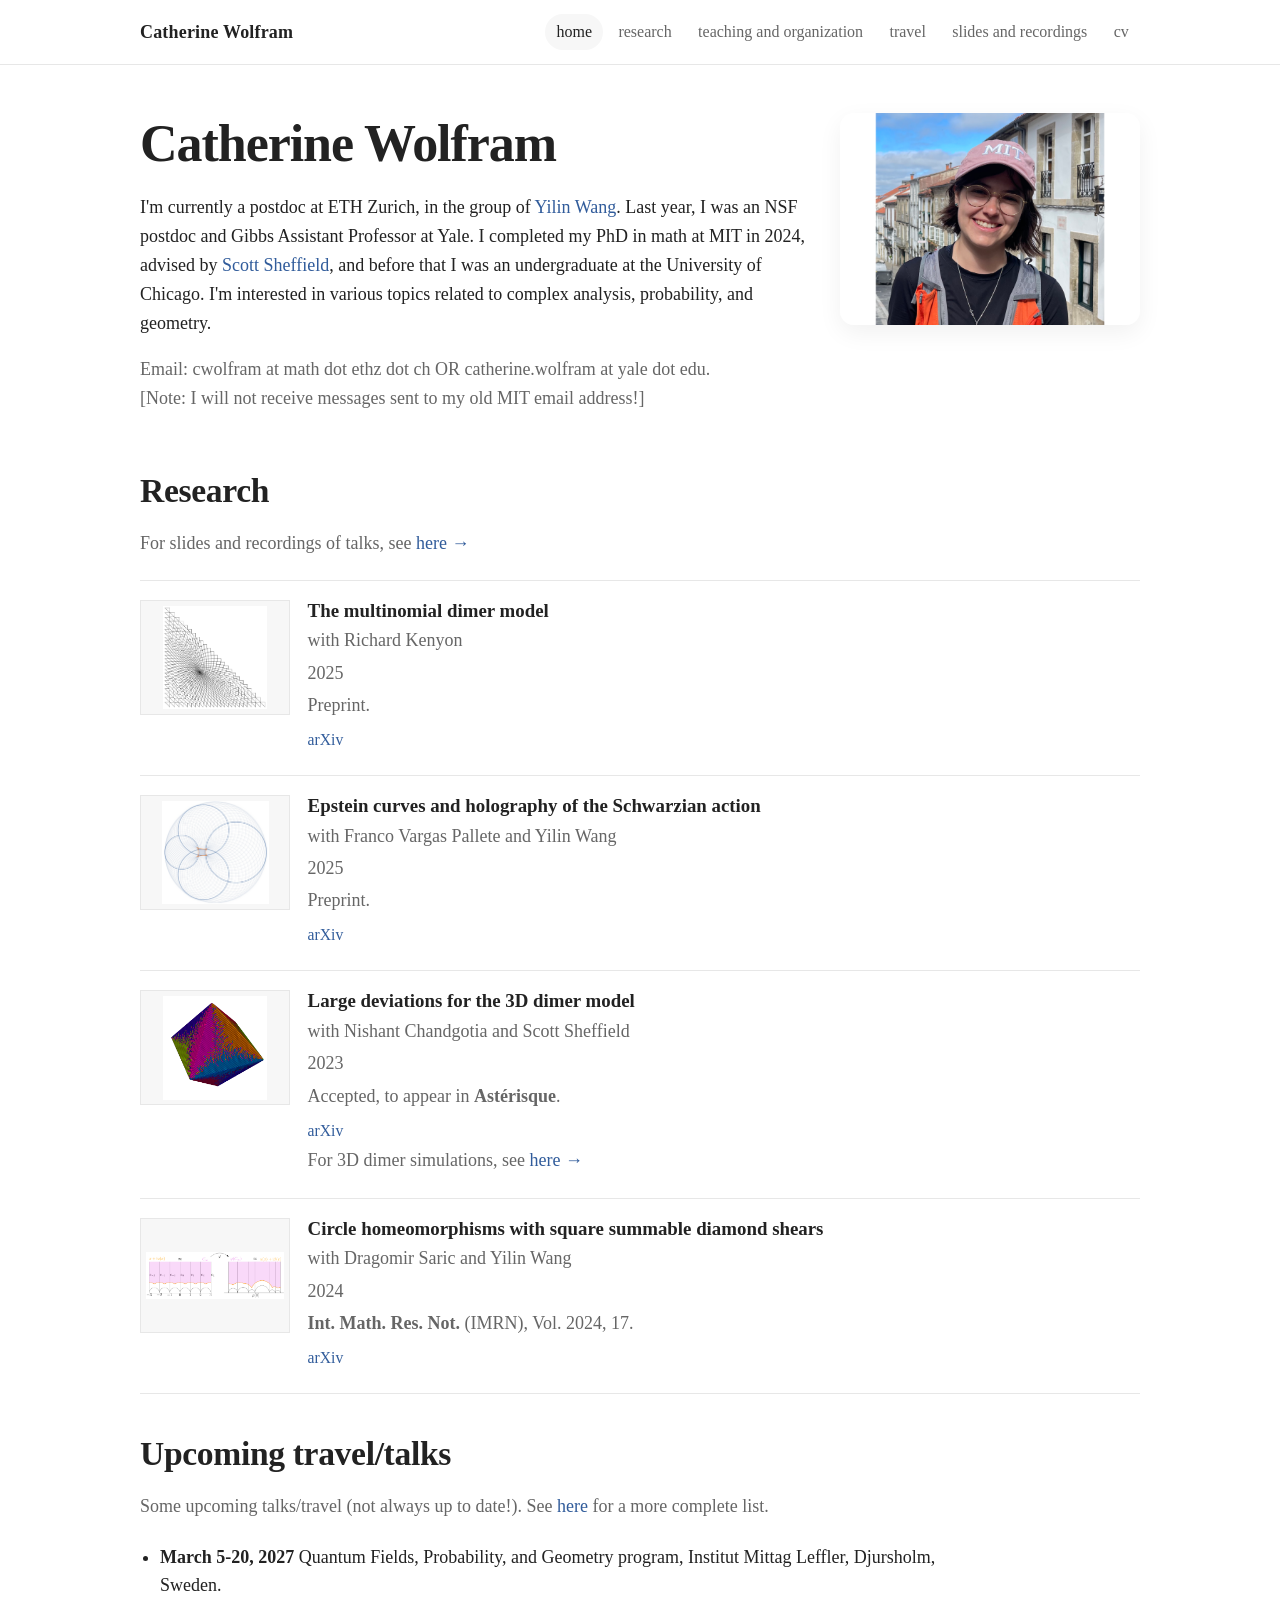
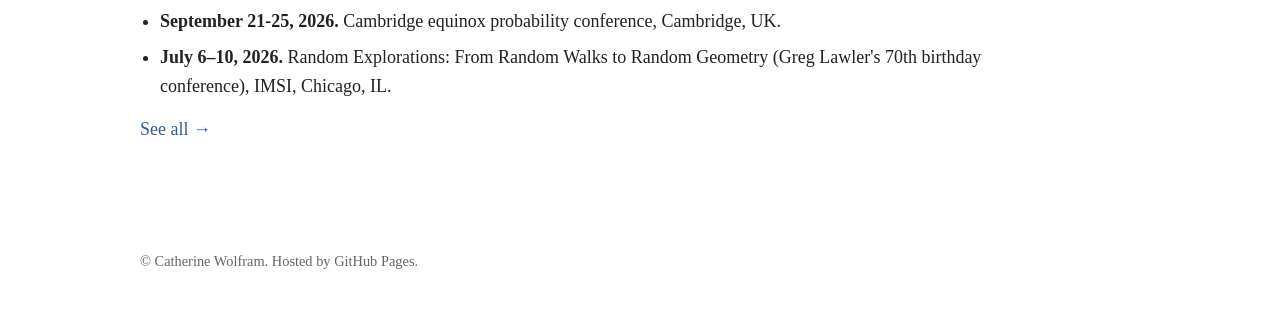
==== index.html @ c0736819 "Update index.html" ====
<!doctype html>
<html lang="en">
<head>
  <meta charset="utf-8">
  <meta name="viewport" content="width=device-width, initial-scale=1">
  <title>Catherine Wolfram</title>
  <meta name="description" content="Catherine Wolfram — mathematics research, teaching, and travel.">
  <link rel="stylesheet" href="style.css">
</head>
<body>
  <header class="site-header">
    <nav class="nav-wrap" aria-label="Main navigation">
      <a class="brand" href="index.html">Catherine Wolfram</a>
      <ul class="nav-links">
        <li><a href="index.html" class="active" aria-current="page">home</a></li>
        <li><a href="research.html">research</a></li>
        <li><a href="teaching.html">teaching and organization</a></li>
        <li><a href="travel.html">travel</a></li>
        <li><a href="slides-recordings.html">slides and recordings</a></li>
        <li><a href="cv.html">cv</a></li>
      </ul>
    </nav>
  </header>

  <main>
    <div class="hero">
      <div>
        <h1>Catherine Wolfram</h1>

        <!-- Edit this paragraph for your main homepage bio. -->
        <p>
          I'm currently a postdoc at ETH Zurich, in the group of
          <a href="https://yilinwang.org/">Yilin Wang</a>. Last year, I was an NSF postdoc and Gibbs Assistant Professor at Yale. I completed my PhD in math at MIT in 2024, advised by
          <a href="https://math.mit.edu/~sheffield/">Scott Sheffield</a>, and before that I was an undergraduate at the University of Chicago. I'm interested in various topics related to complex analysis, probability, and geometry.
        </p>

        <p class="contact">
          Email: cwolfram at math dot ethz dot ch OR catherine.wolfram at yale dot edu.<br>
          [Note: I will not receive messages sent to my old MIT email address!]
        </p>
      </div>

      <img class="profile-photo" src="camino_headshot.png" alt="Catherine Wolfram">
    </div>

    <h2>Research</h2>
    <p class="section-intro">
      For slides and recordings of talks, see <a href="slides-recordings.html">here →</a>
      </p>

    <div class="research-list">
      <article class="research-item">
        <img class="research-thumb" src="hexagon_gauge_50.png" alt="Preview image for The multinomial dimer model">
        <div class="research-details">
          <h3 class="paper-title">The multinomial dimer model</h3>
          <p class="paper-authors">with Richard Kenyon</p>
          <p class="paper-date">2025</p>
          <p class="paper-journal">Preprint.</p>
          <p class="paper-links"><a href="https://arxiv.org/abs/2506.12171">arXiv</a></p>
        </div>
      </article>

      <article class="research-item">
        <img class="research-thumb" src="epstein_preview_correct.png" alt="Preview image for Epstein curves and holography of the Schwarzian action">
        <div class="research-details">
          <h3 class="paper-title">Epstein curves and holography of the Schwarzian action</h3>
          <p class="paper-authors">with Franco Vargas Pallete and Yilin Wang</p>
          <p class="paper-date">2025</p>
          <p class="paper-journal">Preprint.</p>
          <p class="paper-links"><a href="https://arxiv.org/abs/2503.05690">arXiv</a></p>
        </div>
      </article>

      <article class="research-item">
        <img class="research-thumb" src="aztec200.png" alt="Preview image for Large deviations for the 3D dimer model">
        <div class="research-details">
          <h3 class="paper-title">Large deviations for the 3D dimer model</h3>
          <p class="paper-authors">with Nishant Chandgotia and Scott Sheffield</p>
          <p class="paper-date">2023</p>
          <p class="paper-journal">Accepted, to appear in <strong>Astérisque</strong>.</p>
          <p class="paper-links"><a href="https://arxiv.org/abs/2304.08468">arXiv</a></p>
          <p class="section-intro">
      For 3D dimer simulations, see <a href="https://github.com/catwolfram/3d-dimers">here →</a>
    </p>
        </div>
      </article>

      <article class="research-item">
        <img class="research-thumb" src="infinitycell-new.png" alt="Preview image for Circle homeomorphisms with square summable diamond shears">
        <div class="research-details">
          <h3 class="paper-title">Circle homeomorphisms with square summable diamond shears</h3>
          <p class="paper-authors">with Dragomir Saric and Yilin Wang</p>
          <p class="paper-date">2024</p>
          <p class="paper-journal"><strong>Int. Math. Res. Not.</strong> (IMRN), Vol. 2024, 17.</p>
          <p class="paper-links"><a href="https://arxiv.org/abs/2211.11497">arXiv</a></p>
        </div>
      </article>
    </div>


    <h2>Upcoming travel/talks</h2>
    <p class="section-intro">
      Some upcoming talks/travel (not always up to date!). See <a href="travel.html">here</a> for a more complete list.
    </p>

    <ul class="travel-preview-list">
     <li><span class="travel-date">March 5-20, 2027</span>  Quantum Fields, Probability, and Geometry program, Institut Mittag Leffler, Djursholm, Sweden.</li>
      <li><span class="travel-date">September 21-25, 2026.</span>  Cambridge equinox probability conference, Cambridge, UK.</li>
      <li><span class="travel-date">July 6–10, 2026.</span> Random Explorations: From Random Walks to Random Geometry (Greg Lawler's 70th birthday conference), IMSI, Chicago, IL.</li>
    </ul>

    <p class="more-link"><a href="travel.html">See all →</a></p>

  </main>

  <footer>
    © Catherine Wolfram. Hosted by GitHub Pages.
  </footer>
</body>
</html>
---- style.css ----
:root {
  --bg: #ffffff;
  --text: #222222;
  --muted: #666666;
  --link: #315c9b;
  --link-hover: #193b6d;
  --line: #e7e7e7;
  --soft: #f7f7f7;
  --card: #ffffff;
  --shadow: 0 8px 24px rgba(0, 0, 0, 0.06);
  --max-width: 1040px;
  --radius: 14px;
}

* {
  box-sizing: border-box;
}

body {
  margin: 0;
  background: var(--bg);
  color: var(--text);
  font-family: "Times New Roman", Times, Georgia, serif;
  font-size: 18px;
  line-height: 1.6;
}

a {
  color: var(--link);
  text-decoration: none;
}

a:hover,
a:focus {
  color: var(--link-hover);
  text-decoration: underline;
}

.site-header {
  border-bottom: 1px solid var(--line);
  background: rgba(255, 255, 255, 0.96);backdrop-filter: blur(8px);
}

.nav-wrap {
  max-width: var(--max-width);
  margin: 0 auto;
  padding: 0.85rem 1.25rem;
  display: flex;
  align-items: center;
  justify-content: space-between;
  gap: 1rem;
}

.brand {
  font-weight: bold;
  letter-spacing: 0.01em;
  color: var(--text);
  white-space: nowrap;
}

.brand:hover,
.brand:focus {
  text-decoration: none;
}

.nav-links {
  display: flex;
  flex-wrap: wrap;
  justify-content: flex-end;
  gap: 0.25rem;
  margin: 0;
  padding: 0;
  list-style: none;
  font-size: 1rem;
  text-transform: lowercase;
}

.nav-links a {
  display: inline-block;
  padding: 0.35rem 0.7rem;
  border-radius: 999px;
  color: var(--muted);
}

.nav-links a:hover,
.nav-links a:focus,
.nav-links a.active {
  background: var(--soft);
  color: var(--text);
  text-decoration: none;
}

main {
  max-width: var(--max-width);
  margin: 0 auto;
  padding: 2rem 1.25rem 4rem;
}

h1,
h2,
h3 {
  line-height: 1.2;
  margin: 0 0 1rem;
  font-weight: bold;
}

h1 {
  font-size: clamp(2rem, 5vw, 3.25rem);
  letter-spacing: -0.02em;
  margin-bottom: 0.4rem;
}

h2 {
  font-size: clamp(1.5rem, 3vw, 2.1rem);
  letter-spacing: -0.01em;
  margin-top: 2.5rem;
}

h3 {
  font-size: 1.15rem;
  margin-bottom: 0.35rem;
}

.subtitle {
  margin: 0 0 1.25rem;
  color: var(--muted);
  font-size: 1.05rem;
}

.hero {
  display: grid;
  grid-template-columns: minmax(0, 1fr) 300px;
  gap: 2rem;
  align-items: start;
  padding-top: 1rem;
}

.profile-photo {
  width: 100%;
  max-width: 300px;
  border-radius: var(--radius);
  box-shadow: var(--shadow);
  display: block;
  margin-left: auto;
}

.contact {
  color: var(--muted);
  margin-top: 1rem;
}

.section-intro {
  max-width: 760px;
  color: var(--muted);
  margin-bottom: 1.35rem;
}

.research-list {
  margin-top: 1.25rem;
  border-top: 1px solid var(--line);
}

.research-item {
  display: grid;
  grid-template-columns: 150px minmax(0, 1fr);
  gap: 1.1rem;
  padding: 1.2rem 0;
  border-bottom: 1px solid var(--line);
  align-items: start;
}

.research-thumb {
  width: 150px;
  height: 115px;
  object-fit: contain;
  border: 1px solid var(--line);
  background: var(--soft);
  padding: 0.3rem;
}

.research-details p {
  margin: 0.22rem 0;
}

.paper-title {
  font-size: 1.18rem;
  margin: 0 0 0.25rem;
}

.paper-authors,
.paper-date,
.paper-journal {
  color: var(--muted);
}

.paper-description {
  margin-top: 0.45rem !important;
}

.paper-links {
  margin-top: 0.45rem !important;
  font-size: 0.98rem;
}

.paper-links a {
  margin-right: 0.75rem;
  white-space: nowrap;
}

.publication-list {
  padding-left: 1.25rem;
}

.publication-list li {
  margin: 0.75rem 0;
}

.travel-list li,
.teaching-list li {
  margin: 0.45rem 0;
}

.travel-preview-list {
  margin: 1rem 0 0;
  padding-left: 1.25rem;
  max-width: 850px;
}

.travel-preview-list li {
  margin: 0.45rem 0;
}

.travel-date {
  font-weight: bold;
}

.more-link {
  margin-top: 0.9rem;
}

.photo-strip {
  display: flex;
  gap: 1rem;
  flex-wrap: wrap;
  align-items: center;
  margin-top: 1rem;
}

.photo-strip img {
  max-height: 120px;
  max-width: 260px;
  object-fit: contain;
  border-radius: 10px;
  border: 1px solid var(--line);
  background: var(--soft);
  padding: 0.35rem;
}


footer {
  max-width: var(--max-width);
  margin: 0 auto;
  padding: 1.5rem 1.25rem 3rem;
  color: var(--muted);
  font-size: 0.9rem;
}

@media (max-width: 760px) {
  .nav-wrap {
    align-items: flex-start;
    flex-direction: column;
  }

  .nav-links {
    justify-content: flex-start;
  }

  .hero {
    grid-template-columns: 1fr;
  }

  .profile-photo {
    margin: 0;
  }

  .research-card {
    grid-template-columns: 1fr;
  }

  .research-card img {
    width: 100%;
    height: 180px;
  }
}

@media (max-width: 720px) {
  .research-item {
    display: block;
  }

  .research-thumb {
    width: 100%;
    max-width: 220px;
    height: auto;
    margin-bottom: 0.8rem;
  }
}

.cv-box,
.talk-material {
  border-top: 1px solid var(--line);
  padding: 1.1rem 0;
  max-width: 850px;
}

.talk-material h2 {
  margin-top: 0;
  text-transform: none;
  font-size: 1.25rem;
}

.talk-date {
  color: var(--muted);
  margin: 0 0 0.2rem;
  font-weight: bold;
}

.talk-materials-list {
  border-bottom: 1px solid var(--line);
  margin-top: 1.25rem;
}

code {
  font-family: "Courier New", Courier, monospace;
  font-size: 0.95em;
}


.talk-topic {
  margin-top: 2.2rem;
}

.talk-topic h2 {
  margin-top: 0;
  border-bottom: 1px solid var(--line);
  padding-bottom: 0.35rem;
}

.talk-material h3 {
  margin-top: 0;
  text-transform: none;
  font-size: 1.25rem;
}

.placeholder-entry {
  color: var(--muted);
}

.dimer-simulations {
  border-top: 1px solid var(--line);
  padding-top: 1.2rem;
  margin-top: 2.8rem;
}


.cv-preview {
  margin-top: 1rem;
  border: 1px solid #ddd;
  background: #fff;
}

.cv-preview object,
.cv-preview iframe {
  display: block;
  border: none;
}


.simple-link-list {
  line-height: 1.7;
  padding-left: 1.5rem;
}

.simple-link-list li {
  margin-bottom: 0.75rem;
}
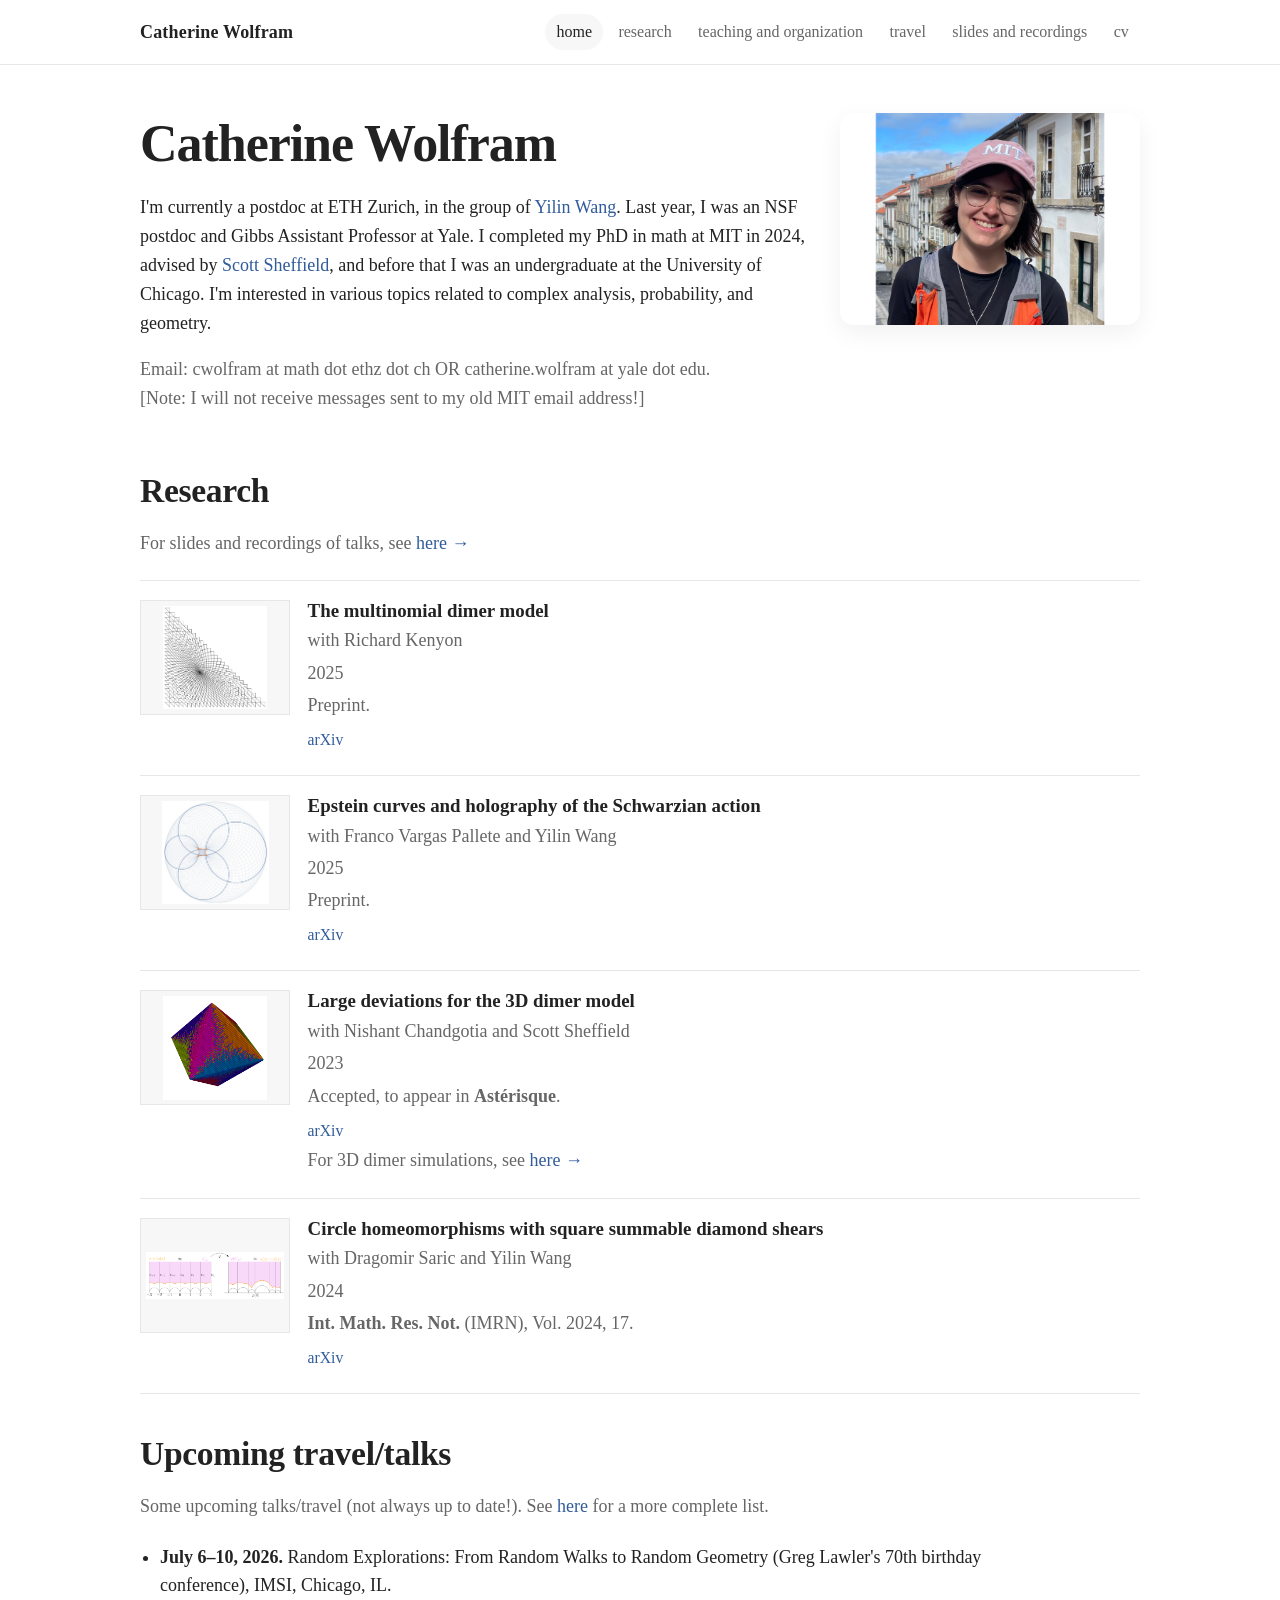
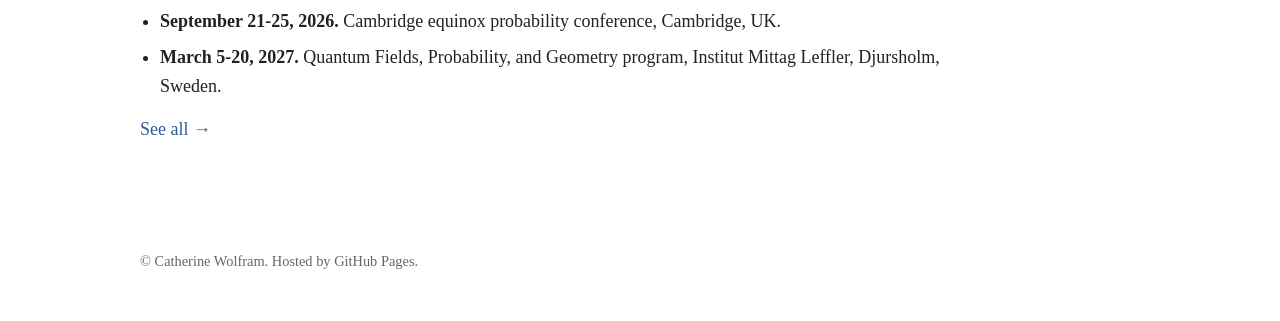
==== commit 6d7a31b0: "Update index.html" ====
--- a/index.html
+++ b/index.html
@@ -104,9 +104,9 @@
     </p>
 
     <ul class="travel-preview-list">
-     <li><span class="travel-date">March 5-20, 2027</span>  Quantum Fields, Probability, and Geometry program, Institut Mittag Leffler, Djursholm, Sweden.</li>
-      <li><span class="travel-date">September 21-25, 2026.</span>  Cambridge equinox probability conference, Cambridge, UK.</li>
-      <li><span class="travel-date">July 6–10, 2026.</span> Random Explorations: From Random Walks to Random Geometry (Greg Lawler's 70th birthday conference), IMSI, Chicago, IL.</li>
+            <li><span class="travel-date">July 6–10, 2026.</span> Random Explorations: From Random Walks to Random Geometry (Greg Lawler's 70th birthday conference), IMSI, Chicago, IL.</li>
+          <li><span class="travel-date">September 21-25, 2026.</span>  Cambridge equinox probability conference, Cambridge, UK.</li>
+      <li><span class="travel-date">March 5-20, 2027.</span>  Quantum Fields, Probability, and Geometry program, Institut Mittag Leffler, Djursholm, Sweden.</li>
     </ul>
 
     <p class="more-link"><a href="travel.html">See all →</a></p>
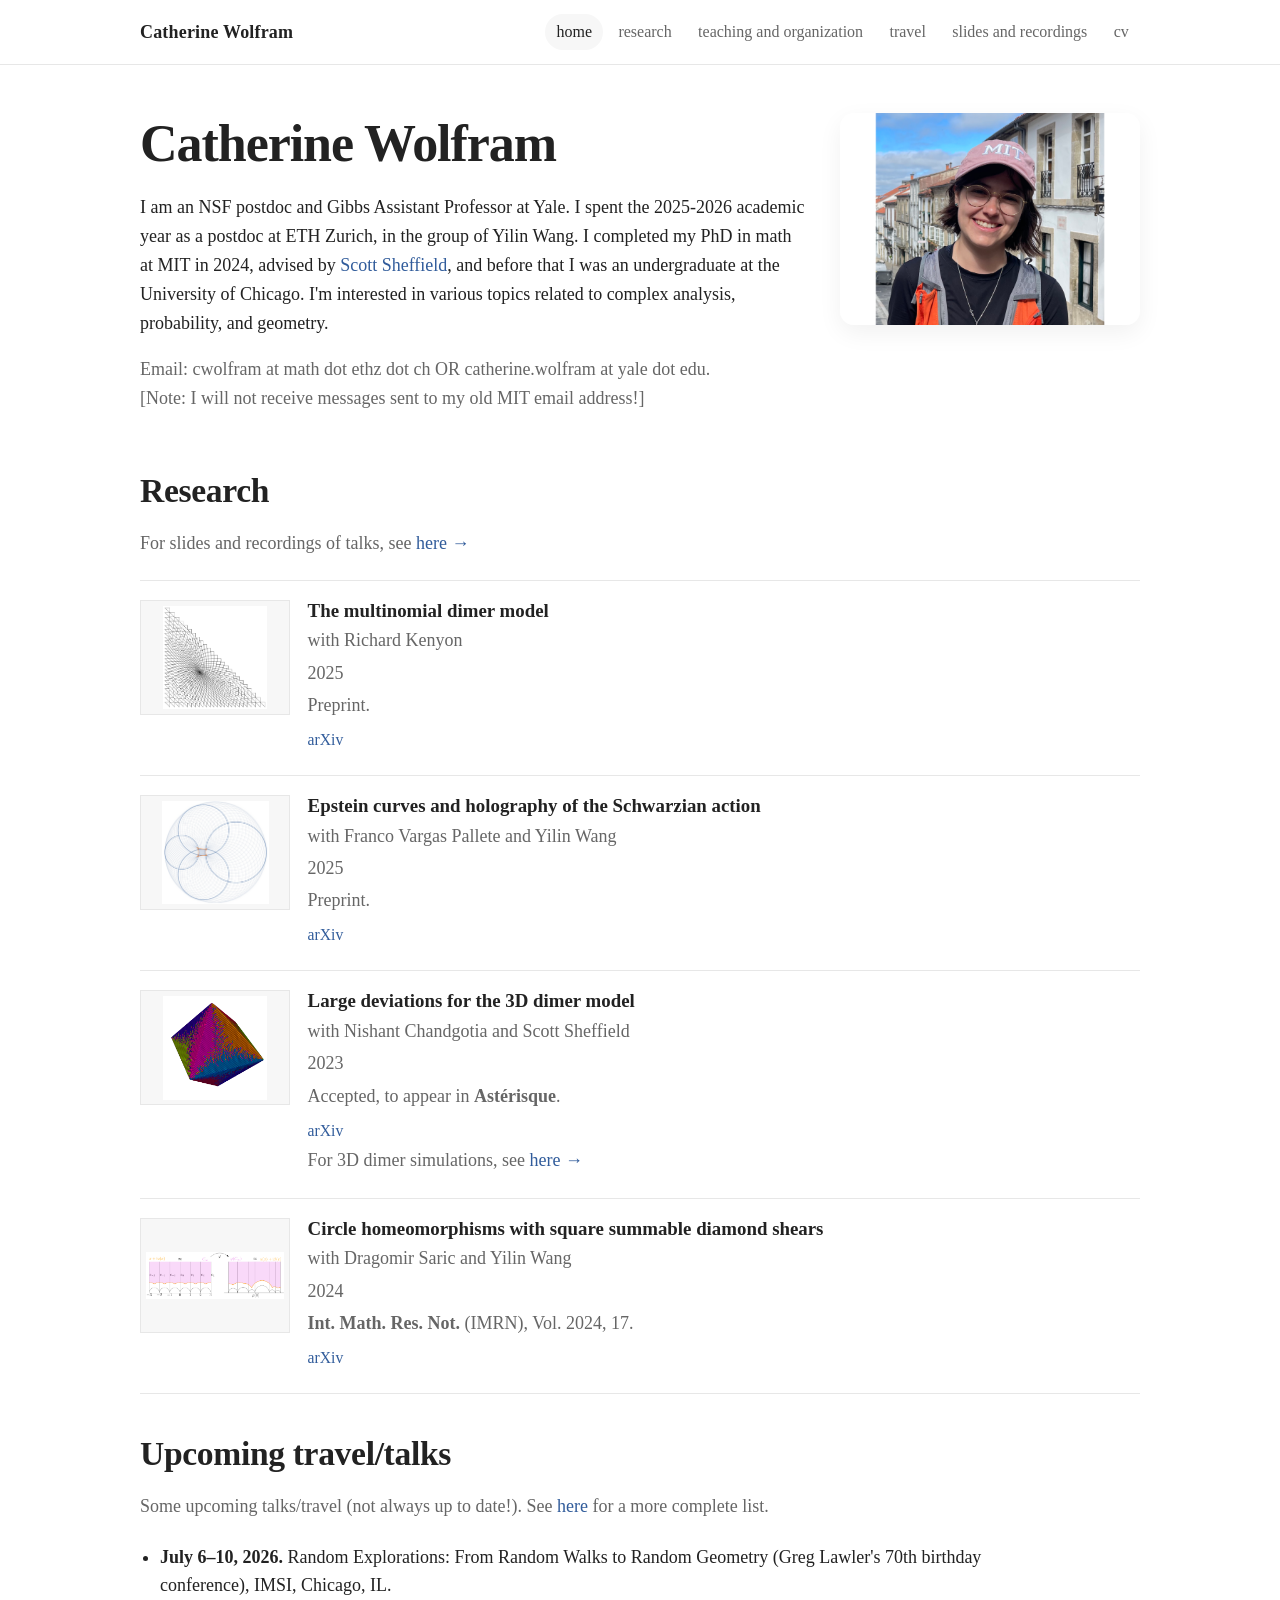
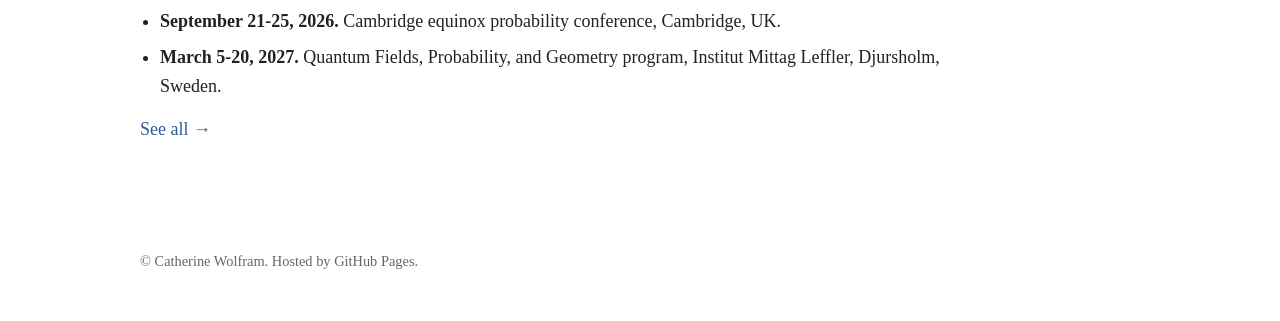
==== commit 321743df: "Update index.html" ====
--- a/index.html
+++ b/index.html
@@ -29,8 +29,7 @@
 
         <!-- Edit this paragraph for your main homepage bio. -->
         <p>
-          I'm currently a postdoc at ETH Zurich, in the group of
-          <a href="https://yilinwang.org/">Yilin Wang</a>. Last year, I was an NSF postdoc and Gibbs Assistant Professor at Yale. I completed my PhD in math at MIT in 2024, advised by
+          I am an NSF postdoc and Gibbs Assistant Professor at Yale. I spent the 2025-2026 academic year as a postdoc at ETH Zurich, in the group of Yilin Wang. I completed my PhD in math at MIT in 2024, advised by
           <a href="https://math.mit.edu/~sheffield/">Scott Sheffield</a>, and before that I was an undergraduate at the University of Chicago. I'm interested in various topics related to complex analysis, probability, and geometry.
         </p>
 
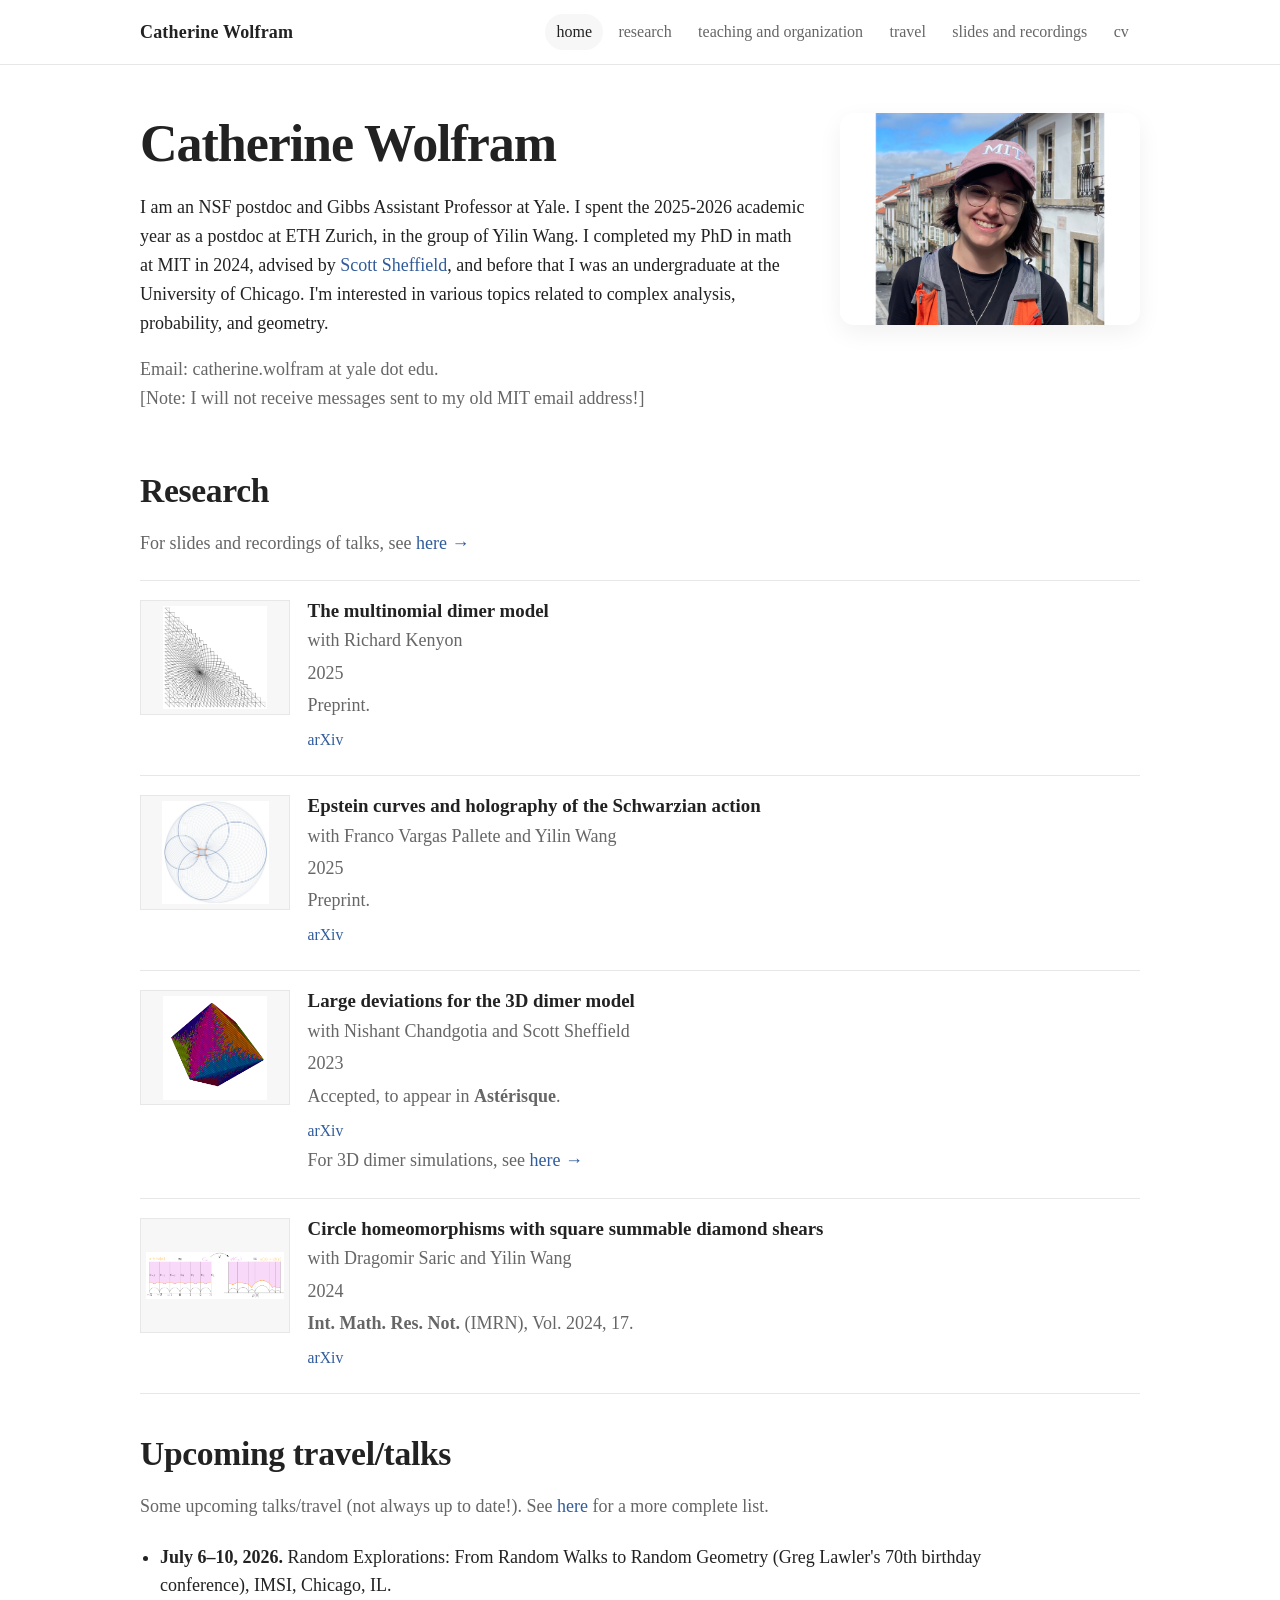
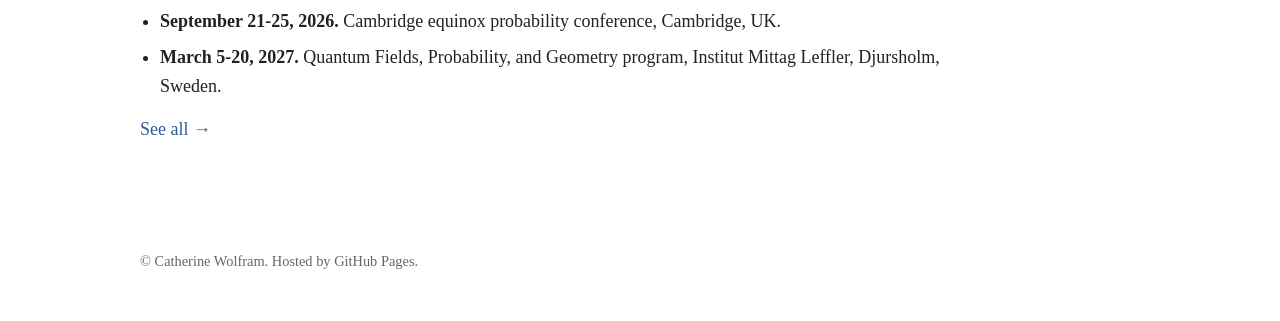
==== commit 64615516: "Update index.html" ====
--- a/index.html
+++ b/index.html
@@ -34,7 +34,7 @@
         </p>
 
         <p class="contact">
-          Email: cwolfram at math dot ethz dot ch OR catherine.wolfram at yale dot edu.<br>
+          Email: catherine.wolfram at yale dot edu.<br>
           [Note: I will not receive messages sent to my old MIT email address!]
         </p>
       </div>
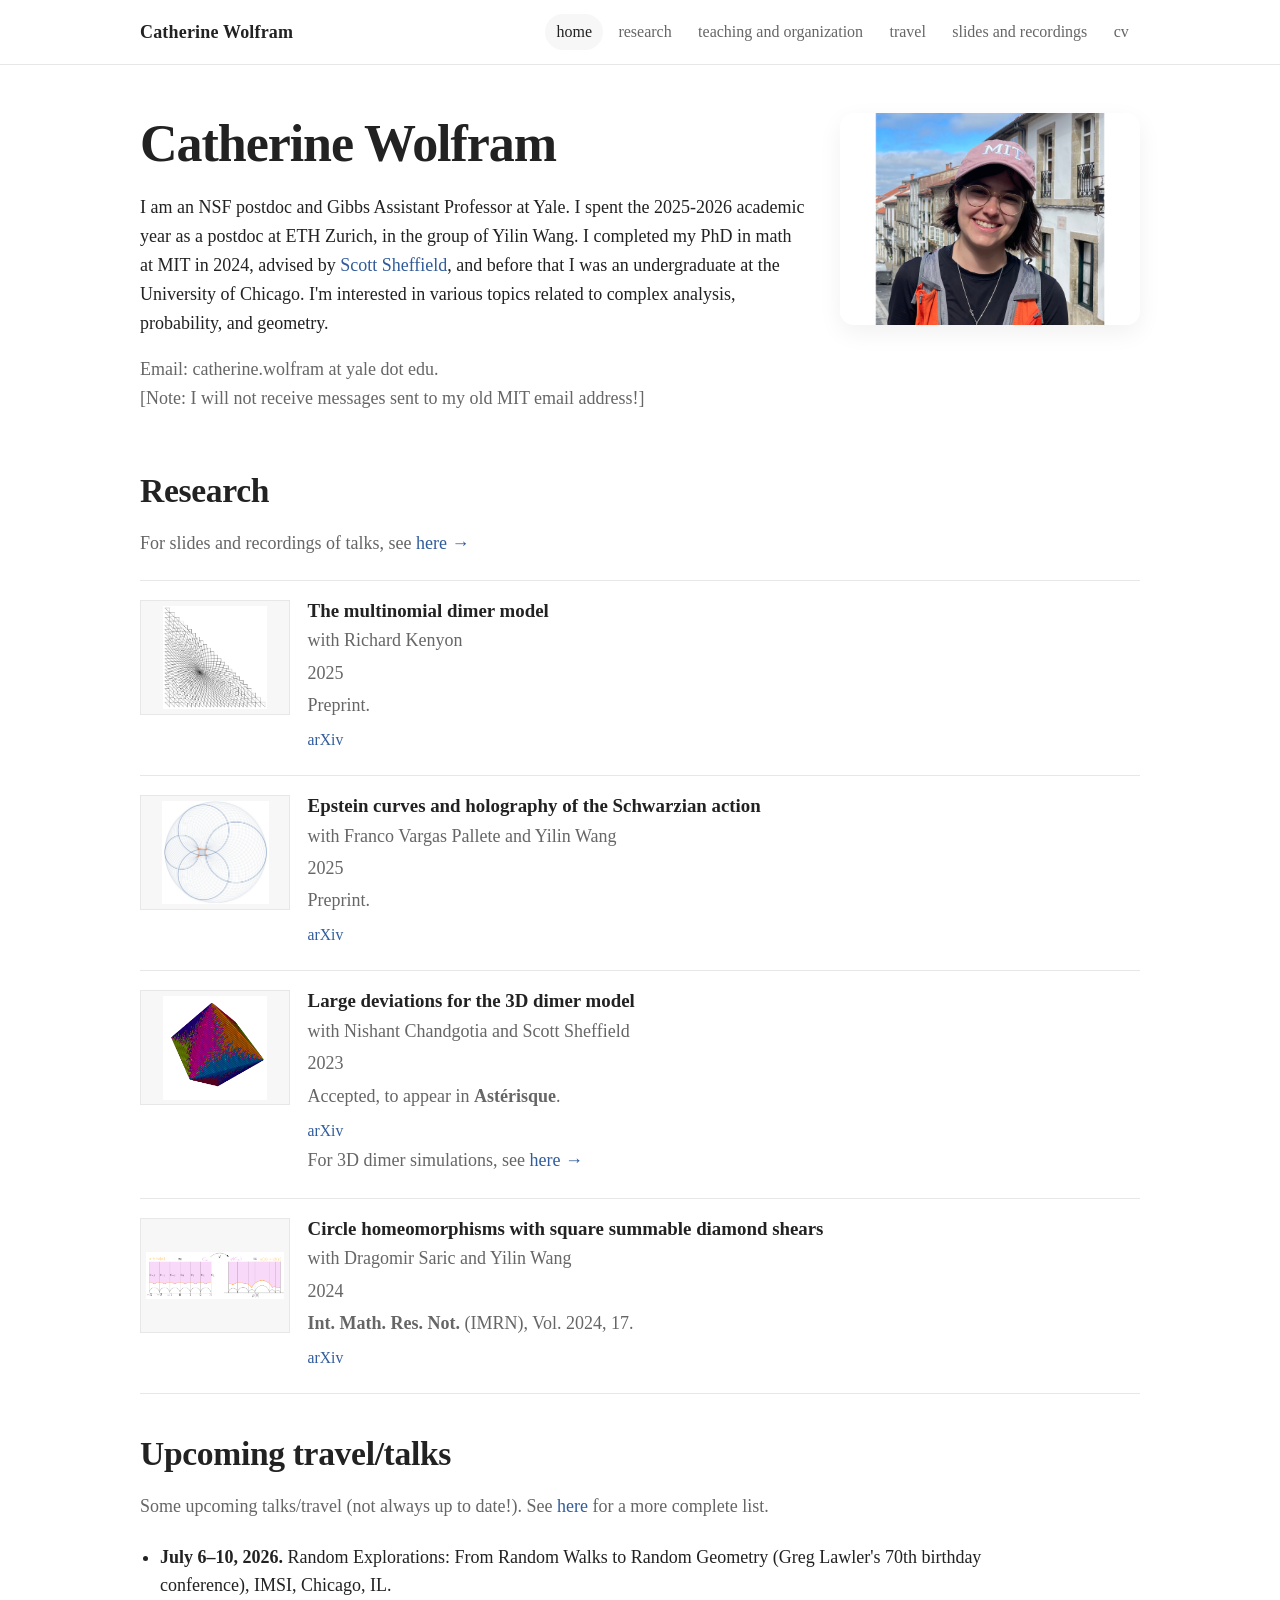
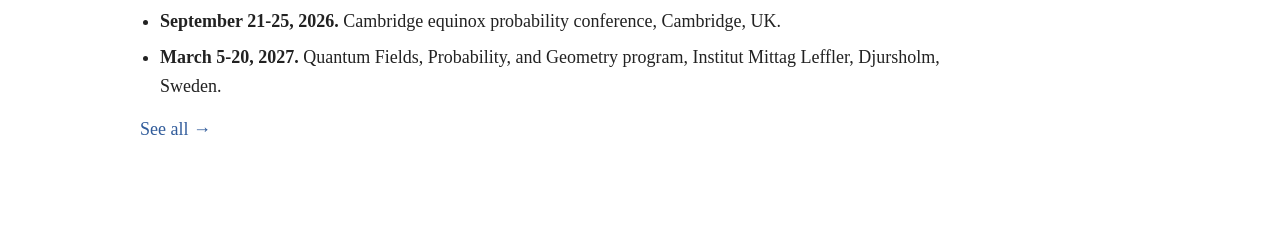
==== commit c60b8a09: "Update index.html" ====
--- a/index.html
+++ b/index.html
@@ -112,8 +112,6 @@
 
   </main>
 
-  <footer>
-    © Catherine Wolfram. Hosted by GitHub Pages.
-  </footer>
+
 </body>
 </html>
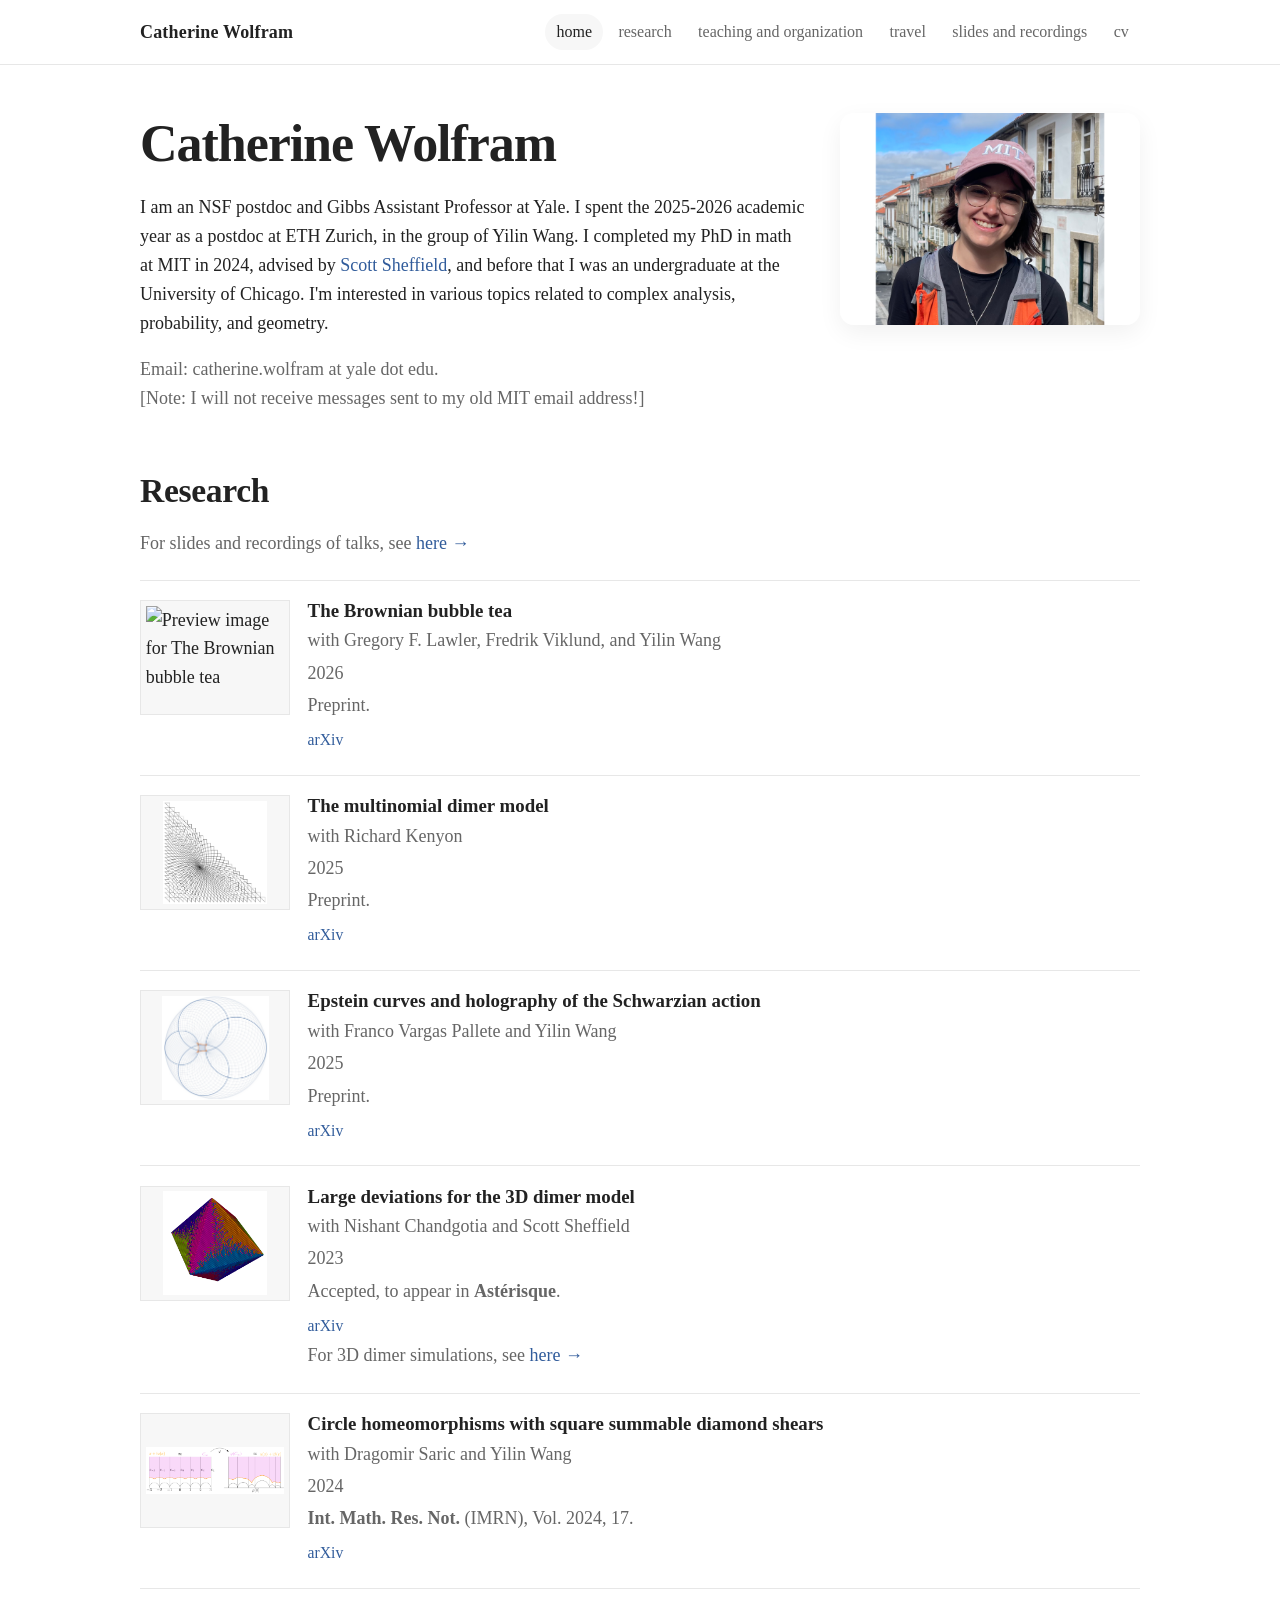
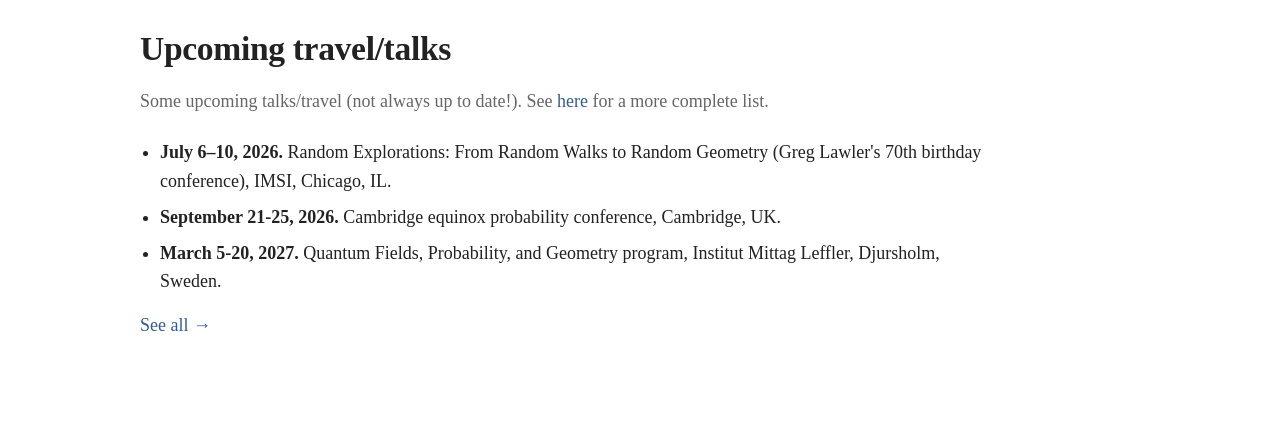
==== commit 113bc2e4: "Update index.html" ====
--- a/index.html
+++ b/index.html
@@ -48,6 +48,19 @@
       </p>
 
     <div class="research-list">
+
+       <article class="research-item">
+        <img class="research-thumb" src="rerooting-1.pdf" alt="Preview image for The Brownian bubble tea">
+        <div class="research-details">
+          <h3 class="paper-title">The Brownian bubble tea</h3>
+          <p class="paper-authors">with Gregory F. Lawler, Fredrik Viklund, and Yilin Wang</p>
+          <p class="paper-date">2026</p>
+          <p class="paper-journal">Preprint.</p>
+          <p class="paper-links"><a href="https://arxiv.org/abs/2610.17990">arXiv</a></p>
+        </div>
+      </article>
+
+      
       <article class="research-item">
         <img class="research-thumb" src="hexagon_gauge_50.png" alt="Preview image for The multinomial dimer model">
         <div class="research-details">
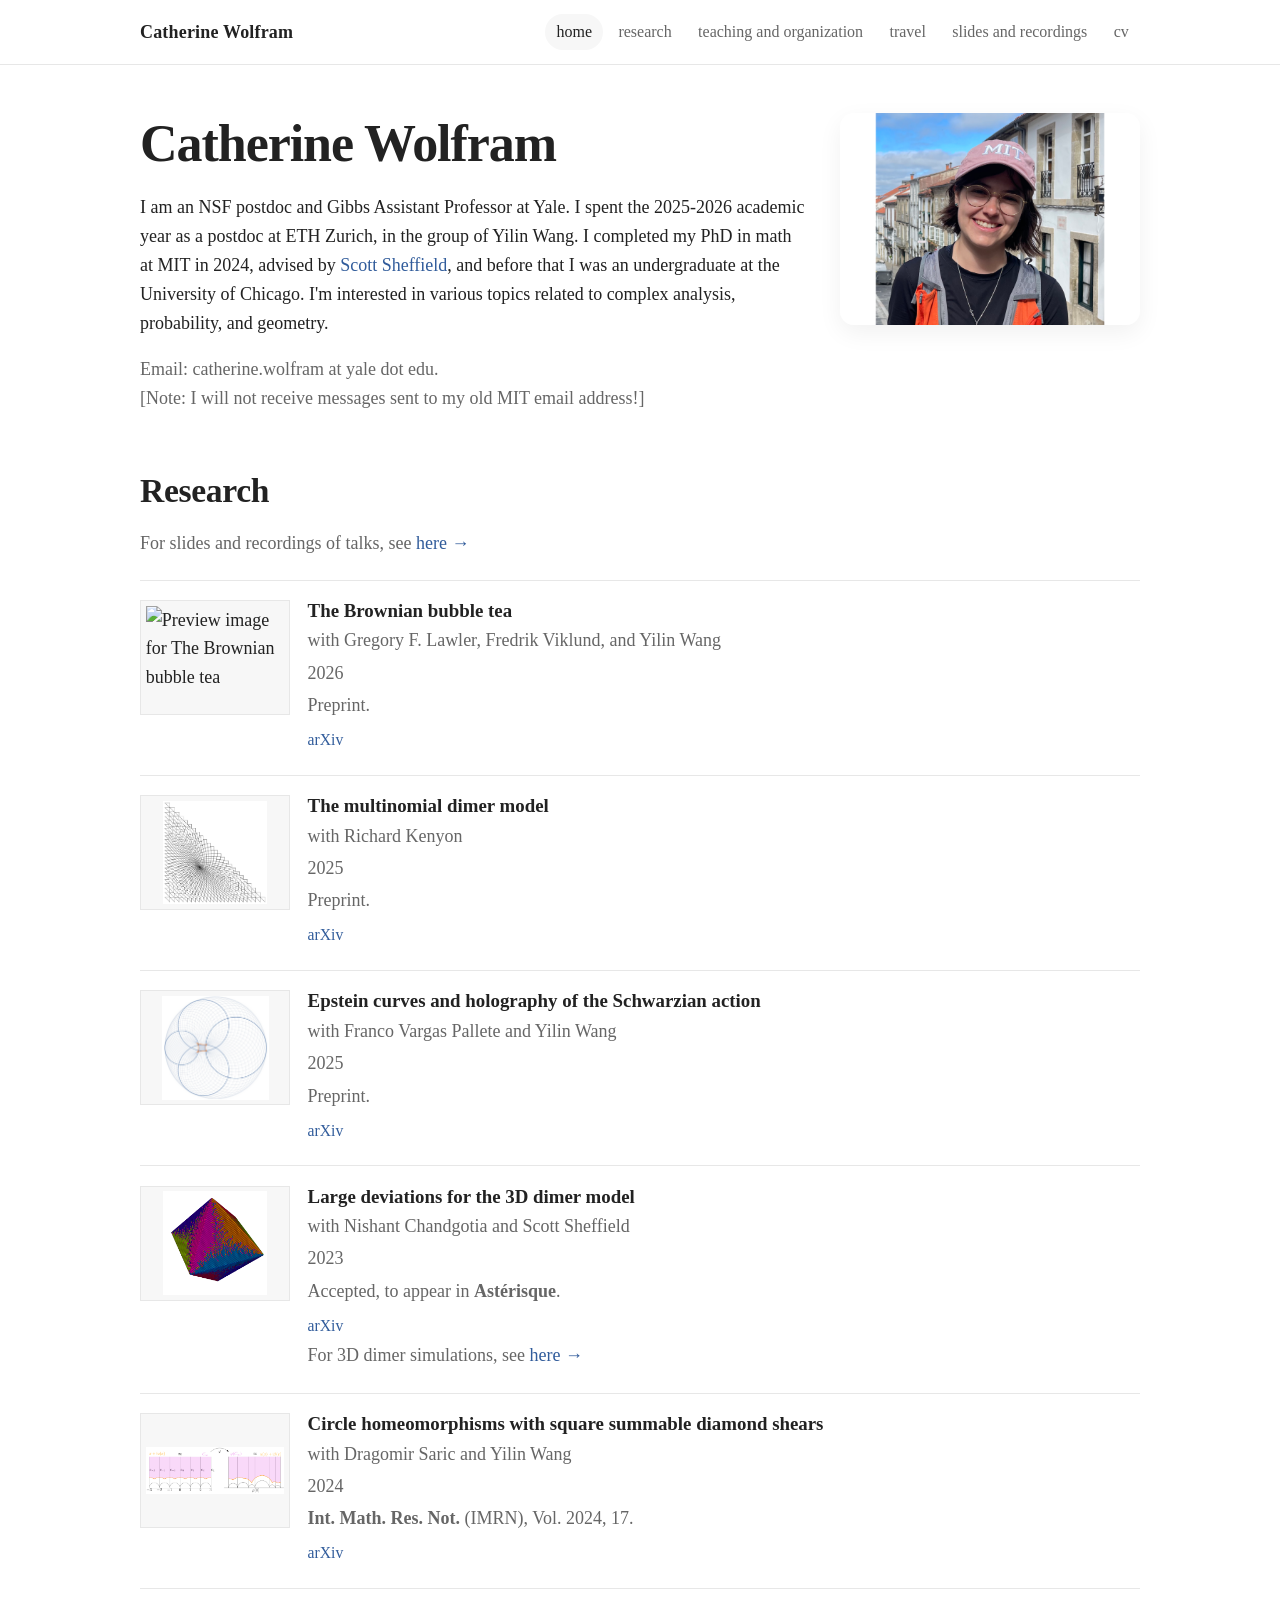
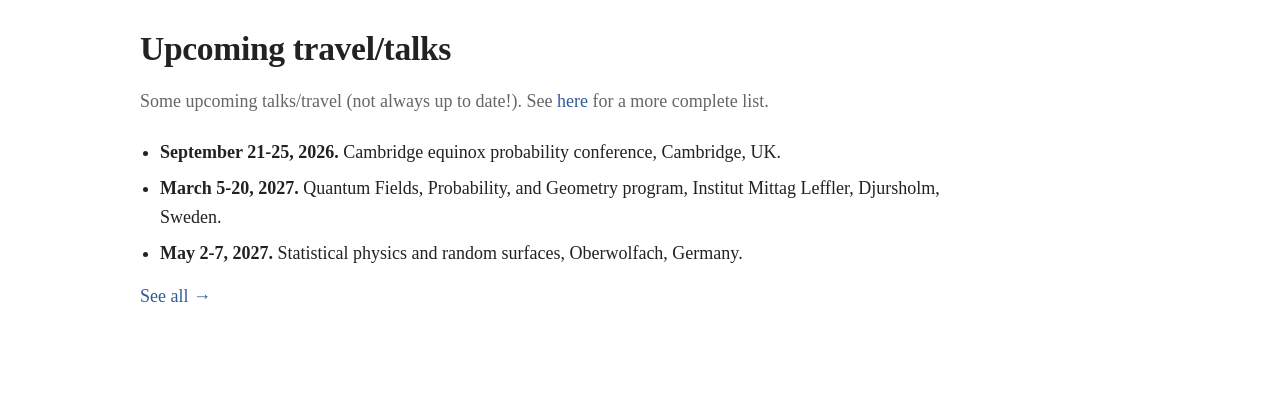
==== commit f8c6853f: "Update index.html" ====
--- a/index.html
+++ b/index.html
@@ -116,9 +116,9 @@
     </p>
 
     <ul class="travel-preview-list">
-            <li><span class="travel-date">July 6–10, 2026.</span> Random Explorations: From Random Walks to Random Geometry (Greg Lawler's 70th birthday conference), IMSI, Chicago, IL.</li>
           <li><span class="travel-date">September 21-25, 2026.</span>  Cambridge equinox probability conference, Cambridge, UK.</li>
       <li><span class="travel-date">March 5-20, 2027.</span>  Quantum Fields, Probability, and Geometry program, Institut Mittag Leffler, Djursholm, Sweden.</li>
+          <li><span class="travel-date">May 2-7, 2027.</span> Statistical physics and random surfaces, Oberwolfach, Germany.</li>
     </ul>
 
     <p class="more-link"><a href="travel.html">See all →</a></p>
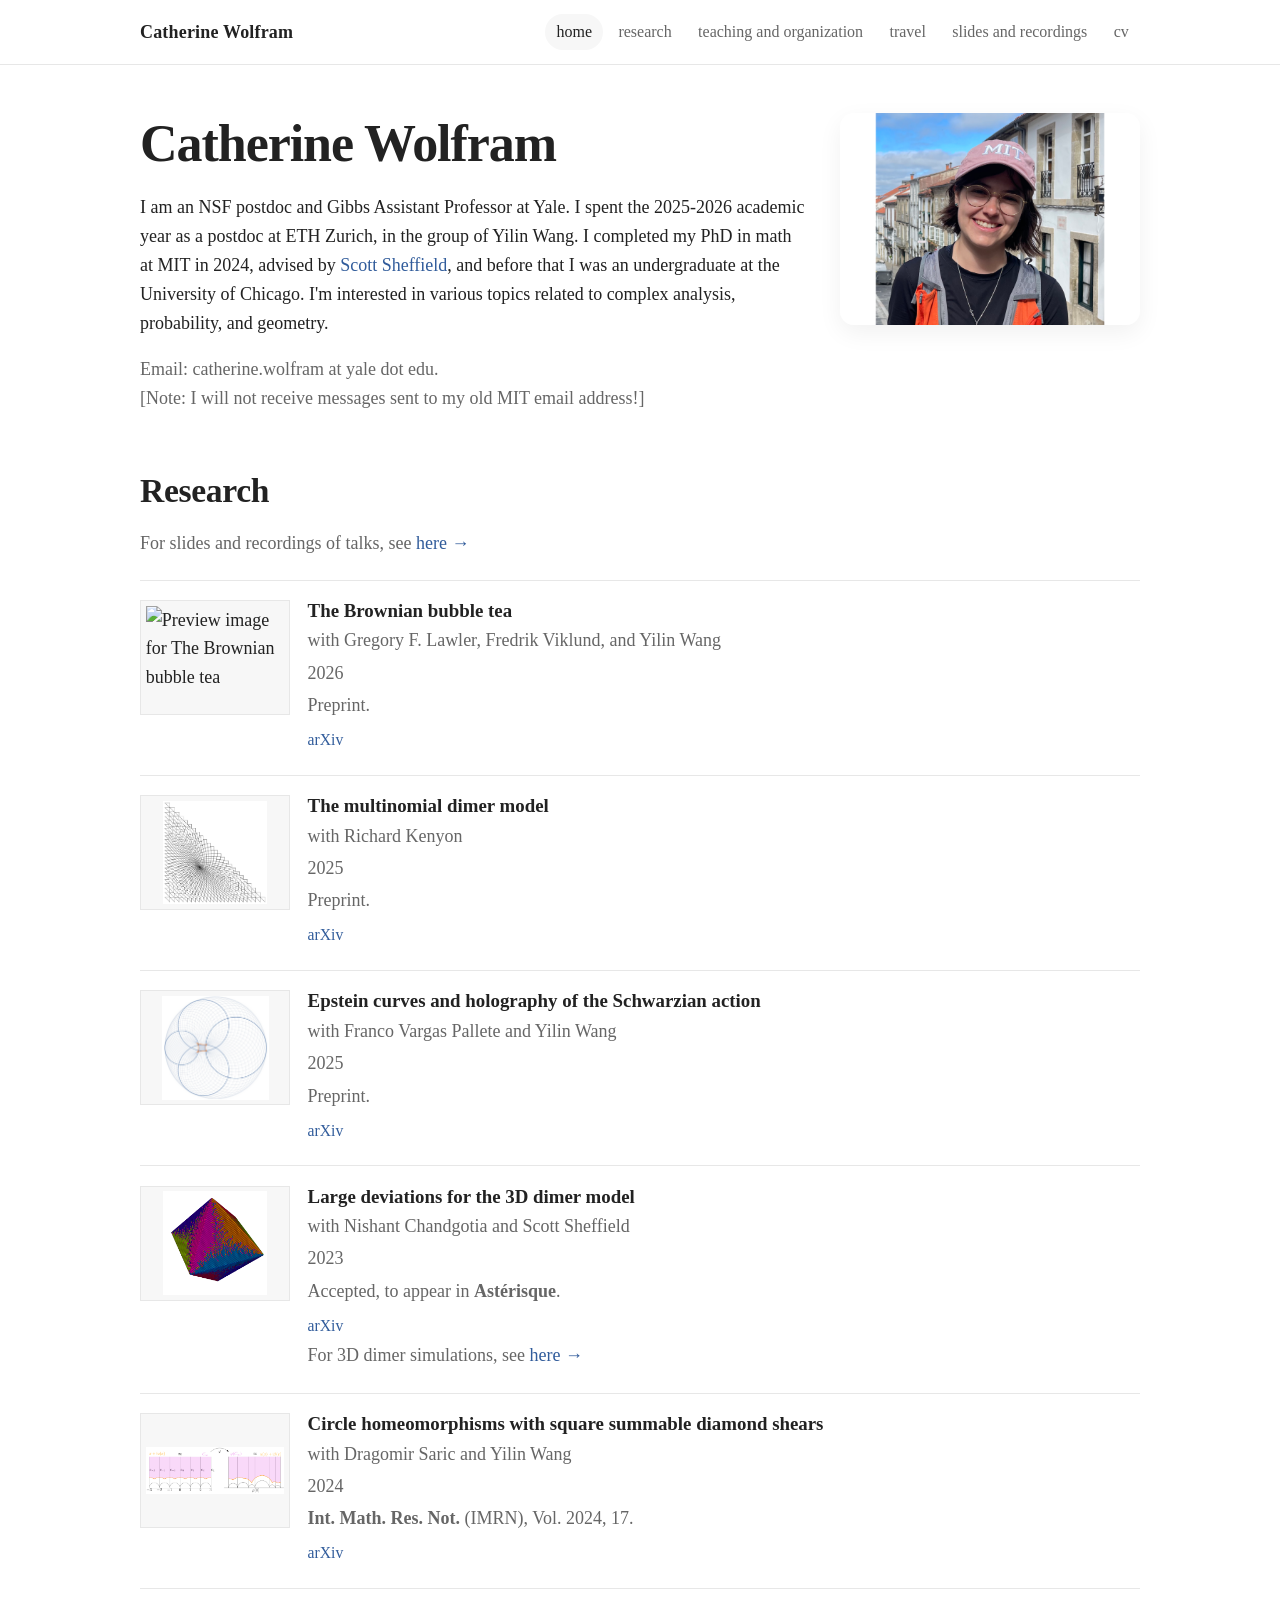
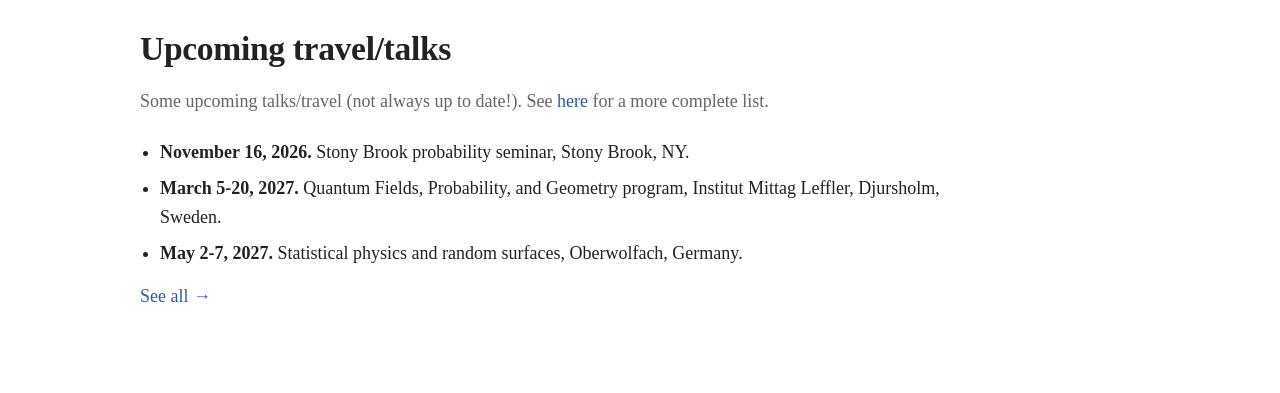
==== commit 1e3bce29: "Update index.html" ====
--- a/index.html
+++ b/index.html
@@ -116,7 +116,7 @@
     </p>
 
     <ul class="travel-preview-list">
-          <li><span class="travel-date">September 21-25, 2026.</span>  Cambridge equinox probability conference, Cambridge, UK.</li>
+          <li><span class="travel-date">November 16, 2026.</span>  Stony Brook probability seminar, Stony Brook, NY.</li>
       <li><span class="travel-date">March 5-20, 2027.</span>  Quantum Fields, Probability, and Geometry program, Institut Mittag Leffler, Djursholm, Sweden.</li>
           <li><span class="travel-date">May 2-7, 2027.</span> Statistical physics and random surfaces, Oberwolfach, Germany.</li>
     </ul>
